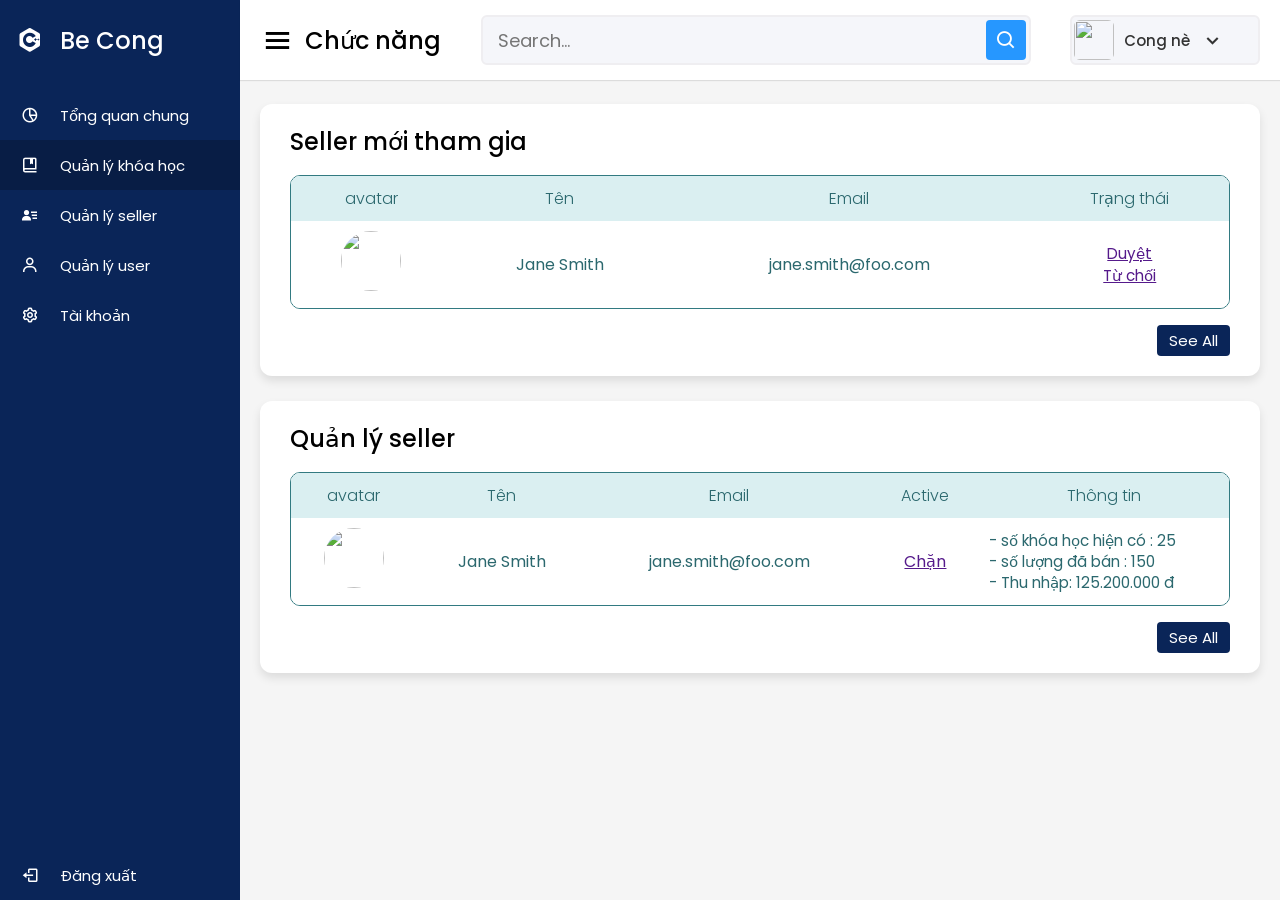
==== Template_fontend/admin and seller/admin/Quản lý user/index.html @ 75569760 "quản lý admin" ====
<!DOCTYPE html>
<html lang="vi" dir="ltr">

<head>
  <meta charset="UTF-8">
  <link rel="stylesheet" href="./style.css">
  <link href='https://unpkg.com/boxicons@2.0.7/css/boxicons.min.css' rel='stylesheet'>
  <link rel="stylesheet" href="./style_manager_course.css">
  <meta name="viewport" content="width=device-width, initial-scale=1.0">
  <title> font admin </title>
</head>

<body>
  <!-- slider chức năng -->
  <div class="sidebar">
    <div class="logo-details">
      <i class='bx bxl-c-plus-plus'></i>
      <span class="logo_name">Be Cong</span>
    </div>
    <ul class="nav-links">
      <li>
        <a href="#">
          <i class='bx bx-pie-chart-alt-2'></i>
          <span class="links_name">Tổng quan chung</span>
        </a>
      </li>
      <li>
        <a href="#" class="active">
          <i class='bx bx-book-bookmark'></i>
          <span class="links_name">Quản lý khóa học</span>
        </a>
      </li>
      <li>
        <a href="#">
          <i class='bx bxs-user-detail'></i>
          <span class="links_name">Quản lý seller</span>
        </a>
      </li>
      <li>
        <a href="#">
          <i class='bx bx-user'></i>
          <span class="links_name">Quản lý user</span>
        </a>
      </li>

      <li>
        <a href="#">
          <i class='bx bx-cog'></i>
          <span class="links_name">Tài khoản</span>
        </a>
      </li>
      <li class="log_out">
        <a href="#">
          <i class='bx bx-log-out'></i>
          <span class="links_name">Đăng xuất</span>
        </a>
      </li>
    </ul>
  </div>
  <!-- slider chức năng -->


  <section class="home-section">

    <!-- header chức năng -->
    <nav>
      <div class="sidebar-button">
        <i class='bx bx-menu sidebarBtn'></i>
        <span class="dashboard">Chức năng</span>
      </div>
      <div class="search-box">
        <input type="text" placeholder="Search...">
        <i class='bx bx-search'></i>
      </div>
      <!-- Tài khoản -->
      <div class="profile-details">
        <img src="images/profile.jpg" alt="">
        <span class="admin_name">Cong nè</span>
        <i class='bx bx-chevron-down'></i>
      </div>
      <!-- Tài khoản -->
    </nav>
    <!-- header chức năng -->

    <!-- Content -->
    <div class="home-content">
      <div class="sales-boxes">
        <div class="recent-sales box" style="width:100%">
          <div class="title">Seller mới tham gia</div>
          <div class="sales-details">
            <div class="table-users">              
              <table cellspacing="0">
                 <tr>
                    <th>avatar</th>
                    <th>Tên</th>
                    <th>Email</th>
                    <th>Trạng thái</th>
                 </tr>
           
                 <tr>
                    <td><img class="img-user-admin" src="https://toigingiuvedep.vn/wp-content/uploads/2022/01/anh-meo-cute.jpg" alt="" /></td>
                    <td>Jane Smith</td>
                    <td>jane.smith@foo.com</td>
                    <td style="text-align:center">
                      <a href="">Duyệt</a>
                      <br>
                      <a href="">Từ chối</a>
                    </td>
                 </tr>
                 
                 
              </table>
           </div>
          </div>
          <div class="button">
            <a href="#">See All</a>
          </div>
        </div>
      </div>

      <div class="sales-boxes" style="margin-top: 25px">
        <div class="recent-sales box" style="width:100%">
          <div class="title">Quản lý seller</div>
          <div class="sales-details">
            <div class="table-users">              
              <table cellspacing="0">
                 <tr>
                    <th>avatar</th>
                    <th>Tên</th>
                    <th>Email</th>
                    <th>Active</th>
                    <th width="250">Thông tin</th>
                 </tr>
           
                 <tr>
                    <td><img class="img-user-admin" src="https://toigingiuvedep.vn/wp-content/uploads/2022/01/anh-meo-cute.jpg" alt="" /></td>
                    <td>Jane Smith</td>
                    <td>jane.smith@foo.com</td>
                    <td>
                      <a href="">
                        Chặn
                      </a>
                    </td>
                    <td> 
                      - số khóa học hiện có : 25 <br>
                      - số lượng đã bán : 150 <br>
                      - Thu nhập: 125.200.000 đ <br>
                    </td>
                 </tr>
                 
              </table>
           </div>
          </div>
          <div class="button">
            <a href="#">See All</a>
          </div>
        </div>
      </div>

      
    </div>
    <!-- Content -->
  </section>

  <script>
    let sidebar = document.querySelector(".sidebar");
    let sidebarBtn = document.querySelector(".sidebarBtn");
    sidebarBtn.onclick = function () {
      sidebar.classList.toggle("active");
      if (sidebar.classList.contains("active")) {
        sidebarBtn.classList.replace("bx-menu", "bx-menu-alt-right");
      } else
        sidebarBtn.classList.replace("bx-menu-alt-right", "bx-menu");
    }
  </script>

</body>

</html>
---- Template_fontend/admin and seller/admin/Quản lý user/style.css ----
/* Googlefont Poppins CDN Link */
@import url('https://fonts.googleapis.com/css2?family=Poppins:wght@200;300;400;500;600;700&display=swap');
*{
  margin: 0;
  padding: 0;
  box-sizing: border-box;
  font-family: 'Poppins', sans-serif;
}
.sidebar{
  position: fixed;
  height: 100%;
  width: 240px;
  background: #0A2558;
  transition: all 0.5s ease;
}
.sidebar.active{
  width: 60px;
}
.sidebar .logo-details{
  height: 80px;
  display: flex;
  align-items: center;
}
.sidebar .logo-details i{
  font-size: 28px;
  font-weight: 500;
  color: #fff;
  min-width: 60px;
  text-align: center
}
.sidebar .logo-details .logo_name{
  color: #fff;
  font-size: 24px;
  font-weight: 500;
}
.sidebar .nav-links{
  margin-top: 10px;
}
.sidebar .nav-links li{
  position: relative;
  list-style: none;
  height: 50px;
}
.sidebar .nav-links li a{
  height: 100%;
  width: 100%;
  display: flex;
  align-items: center;
  text-decoration: none;
  transition: all 0.4s ease;
}
.sidebar .nav-links li a.active{
  background: #081D45;
}
.sidebar .nav-links li a:hover{
  background: #081D45;
}
.sidebar .nav-links li i{
  min-width: 60px;
  text-align: center;
  font-size: 18px;
  color: #fff;
}
.sidebar .nav-links li a .links_name{
  color: #fff;
  font-size: 15px;
  font-weight: 400;
  white-space: nowrap;
}
.sidebar .nav-links .log_out{
  position: absolute;
  bottom: 0;
  width: 100%;
}
.home-section{
  position: relative;
  background: #f5f5f5;
  min-height: 100vh;
  width: calc(100% - 240px);
  left: 240px;
  transition: all 0.5s ease;
}
.sidebar.active ~ .home-section{
  width: calc(100% - 60px);
  left: 60px;
}
.home-section nav{
  display: flex;
  justify-content: space-between;
  height: 80px;
  background: #fff;
  display: flex;
  align-items: center;
  position: fixed;
  width: calc(100% - 240px);
  left: 240px;
  z-index: 100;
  padding: 0 20px;
  box-shadow: 0 1px 1px rgba(0, 0, 0, 0.1);
  transition: all 0.5s ease;
}
.sidebar.active ~ .home-section nav{
  left: 60px;
  width: calc(100% - 60px);
}
.home-section nav .sidebar-button{
  display: flex;
  align-items: center;
  font-size: 24px;
  font-weight: 500;
}
nav .sidebar-button i{
  font-size: 35px;
  margin-right: 10px;
}
.home-section nav .search-box{
  position: relative;
  height: 50px;
  max-width: 550px;
  width: 100%;
  margin: 0 20px;
}
nav .search-box input{
  height: 100%;
  width: 100%;
  outline: none;
  background: #F5F6FA;
  border: 2px solid #EFEEF1;
  border-radius: 6px;
  font-size: 18px;
  padding: 0 15px;
}
nav .search-box .bx-search{
  position: absolute;
  height: 40px;
  width: 40px;
  background: #2697FF;
  right: 5px;
  top: 50%;
  transform: translateY(-50%);
  border-radius: 4px;
  line-height: 40px;
  text-align: center;
  color: #fff;
  font-size: 22px;
  transition: all 0.4 ease;
}
.home-section nav .profile-details{
  display: flex;
  align-items: center;
  background: #F5F6FA;
  border: 2px solid #EFEEF1;
  border-radius: 6px;
  height: 50px;
  min-width: 190px;
  padding: 0 15px 0 2px;
}
nav .profile-details img{
  height: 40px;
  width: 40px;
  border-radius: 6px;
  object-fit: cover;
}
nav .profile-details .admin_name{
  font-size: 15px;
  font-weight: 500;
  color: #333;
  margin: 0 10px;
  white-space: nowrap;
}
nav .profile-details i{
  font-size: 25px;
  color: #333;
}
.home-section .home-content{
  position: relative;
  padding-top: 104px;
}
.home-content .overview-boxes{
  display: flex;
  align-items: center;
  justify-content: space-between;
  flex-wrap: wrap;
  padding: 0 20px;
  margin-bottom: 26px;
}
.overview-boxes .box{
  display: flex;
  align-items: center;
  justify-content: center;
  width: calc(100% / 4 - 15px);
  background: #fff;
  padding: 15px 14px;
  border-radius: 12px;
  box-shadow: 0 5px 10px rgba(0,0,0,0.1);
}
.overview-boxes .box-topic{
  font-size: 20px;
  font-weight: 500;
}
.home-content .box .number{
  display: inline-block;
  font-size: 35px;
  margin-top: -6px;
  font-weight: 500;
}
.home-content .box .indicator{
  display: flex;
  align-items: center;
}
.home-content .box .indicator i{
  height: 20px;
  width: 20px;
  background: #8FDACB;
  line-height: 20px;
  text-align: center;
  border-radius: 50%;
  color: #fff;
  font-size: 20px;
  margin-right: 5px;
}
.box .indicator i.down{
  background: #e87d88;
}
.home-content .box .indicator .text{
  font-size: 12px;
}
.home-content .box .cart{
  display: inline-block;
  font-size: 32px;
  height: 50px;
  width: 50px;
  background: #cce5ff;
  line-height: 50px;
  text-align: center;
  color: #66b0ff;
  border-radius: 12px;
  margin: -15px 0 0 6px;
}
.home-content .box .cart.two{
   color: #2BD47D;
   background: #C0F2D8;
 }
.home-content .box .cart.three{
   color: #ffc233;
   background: #ffe8b3;
 }
.home-content .box .cart.four{
   color: #e05260;
   background: #f7d4d7;
 }
.home-content .total-order{
  font-size: 20px;
  font-weight: 500;
}
.home-content .sales-boxes{
  display: flex;
  justify-content: space-between;
  /* padding: 0 20px; */
}

/* left box */
.home-content .sales-boxes .recent-sales{
  width: 65%;
  background: #fff;
  padding: 20px 30px;
  margin: 0 20px;
  border-radius: 12px;
  box-shadow: 0 5px 10px rgba(0, 0, 0, 0.1);
}
.home-content .sales-boxes .sales-details{
  display: flex;
  align-items: center;
  justify-content: space-between;
}
.sales-boxes .box .title{
  font-size: 24px;
  font-weight: 500;
  /* margin-bottom: 10px; */
}
.sales-boxes .sales-details li.topic{
  font-size: 20px;
  font-weight: 500;
}
.sales-boxes .sales-details li{
  list-style: none;
  margin: 8px 0;
}
.sales-boxes .sales-details li a{
  font-size: 18px;
  color: #333;
  font-size: 400;
  text-decoration: none;
}
.sales-boxes .box .button{
  width: 100%;
  display: flex;
  justify-content: flex-end;
}
.sales-boxes .box .button a{
  color: #fff;
  background: #0A2558;
  padding: 4px 12px;
  font-size: 15px;
  font-weight: 400;
  border-radius: 4px;
  text-decoration: none;
  transition: all 0.3s ease;
}
.sales-boxes .box .button a:hover{
  background:  #0d3073;
}

/* Right box */
.home-content .sales-boxes .top-sales{
  width: 35%;
  background: #fff;
  padding: 20px 30px;
  margin: 0 20px 0 0;
  border-radius: 12px;
  box-shadow: 0 5px 10px rgba(0, 0, 0, 0.1);
}
.sales-boxes .top-sales li{
  display: flex;
  align-items: center;
  justify-content: space-between;
  margin: 10px 0;
}
.sales-boxes .top-sales li a img{
  height: 40px;
  width: 40px;
  object-fit: cover;
  border-radius: 12px;
  margin-right: 10px;
  background: #333;
}
.sales-boxes .top-sales li a{
  display: flex;
  align-items: center;
  text-decoration: none;
}
.sales-boxes .top-sales li .product,
.price{
  font-size: 17px;
  font-weight: 400;
  color: #333;
}
/* Responsive Media Query */
@media (max-width: 1240px) {
  .sidebar{
    width: 60px;
  }
  .sidebar.active{
    width: 220px;
  }
  .home-section{
    width: calc(100% - 60px);
    left: 60px;
  }
  .sidebar.active ~ .home-section{
    /* width: calc(100% - 220px); */
    overflow: hidden;
    left: 220px;
  }
  .home-section nav{
    width: calc(100% - 60px);
    left: 60px;
  }
  .sidebar.active ~ .home-section nav{
    width: calc(100% - 220px);
    left: 220px;
  }
}
@media (max-width: 1150px) {
  .home-content .sales-boxes{
    flex-direction: column;
  }
  .home-content .sales-boxes .box{
    width: 100%;
    overflow-x: scroll;
    margin-bottom: 30px;
  }
  .home-content .sales-boxes .top-sales{
    margin: 0;
  }
}
@media (max-width: 1000px) {
  .overview-boxes .box{
    width: calc(100% / 2 - 15px);
    margin-bottom: 15px;
  }
}
@media (max-width: 700px) {
  nav .sidebar-button .dashboard,
  nav .profile-details .admin_name,
  nav .profile-details i{
    display: none;
  }
  .home-section nav .profile-details{
    height: 50px;
    min-width: 40px;
  }
  .home-content .sales-boxes .sales-details{
    width: 560px;
  }
}
@media (max-width: 550px) {
  .overview-boxes .box{
    width: 100%;
    margin-bottom: 15px;
  }
  .sidebar.active ~ .home-section nav .profile-details{
    display: none;
  }
}
---- Template_fontend/admin and seller/admin/Quản lý user/style_manager_course.css ----
.img-user-admin {
    border-radius: 50%;
    height: 60px;
    width: 60px;
  }
  
  .table-users {
    border: 1px solid #327a81;
    border-radius: 10px;
    margin: 1em auto;
    overflow: hidden;
    width: 100%;
  }
  
  table {
    width: 100%;
  }
  table td,
  table th {
    color: #2b686e;
    padding: 10px;
  }
  table td {
    text-align: center;
    vertical-align: middle;
  }
  table td:last-child {
    font-size: 0.95em;
    line-height: 1.4;
    text-align: left;
  }
  table th {
    background-color: #daeff1;
    font-weight: 300;
  }
  table tr:nth-child(2n) {
    background-color: white;
  }
  table tr:nth-child(2n+1) {
    background-color: #edf7f8;
  }
  
  @media screen and (max-width: 700px) {
    table,
  tr,
  td {
      display: block;
    }
  
    td:first-child {
      position: absolute;
      top: 50%;
      transform: translateY(-50%);
      width: 100px;
    }
    td:not(:first-child) {
      clear: both;
      margin-left: 100px;
      padding: 4px 20px 4px 90px;
      position: relative;
      text-align: left;
    }
    td:not(:first-child):before {
      color: #91ced4;
      content: "";
      display: block;
      left: 0;
      position: absolute;
    }
    td:nth-child(2):before {
      content: "Tên:";
    }
    td:nth-child(3):before {
      content: "Email:";
    }
    td:nth-child(4):before {
      content: "Hành động:";
    }
    td:nth-child(5):before {
      content: "Thông tin:";
    }
  
    tr {
      padding: 10px 0;
      position: relative;
    }
    tr:first-child {
      display: none;
    }
  }
  @media screen and (max-width: 500px) {
    .header {
      background-color: transparent;
      color: white;
      font-size: 2em;
      font-weight: 700;
      padding: 0;
      text-shadow: 2px 2px 0 rgba(0, 0, 0, 0.1);
    }
  
    img {
      border: 3px solid;
      border-color: #daeff1;
      height: 100px;
      margin: 0.5rem 0;
      width: 100px;
    }
  
    td:first-child {
      background-color: #c8e7ea;
      border-bottom: 1px solid #91ced4;
      border-radius: 10px 10px 0 0;
      position: relative;
      top: 0;
      transform: translateY(0);
      width: 100%;
    }
    td:not(:first-child) {
      margin: 0;
      padding: 5px 1em;
      width: 100%;
    }
    td:not(:first-child):before {
      font-size: 0.8em;
      padding-top: 0.3em;
      position: relative;
    }
    td:last-child {
      padding-bottom: 1rem !important;
    }
  
    tr {
      background-color: white !important;
      border: 1px solid #6cbec6;
      border-radius: 10px;
      box-shadow: 2px 2px 0 rgba(0, 0, 0, 0.1);
      margin: 0.5rem 0;
      padding: 0;
    }
  
    .table-users {
      border: none;
      box-shadow: none;
      overflow: visible;
    }
  }
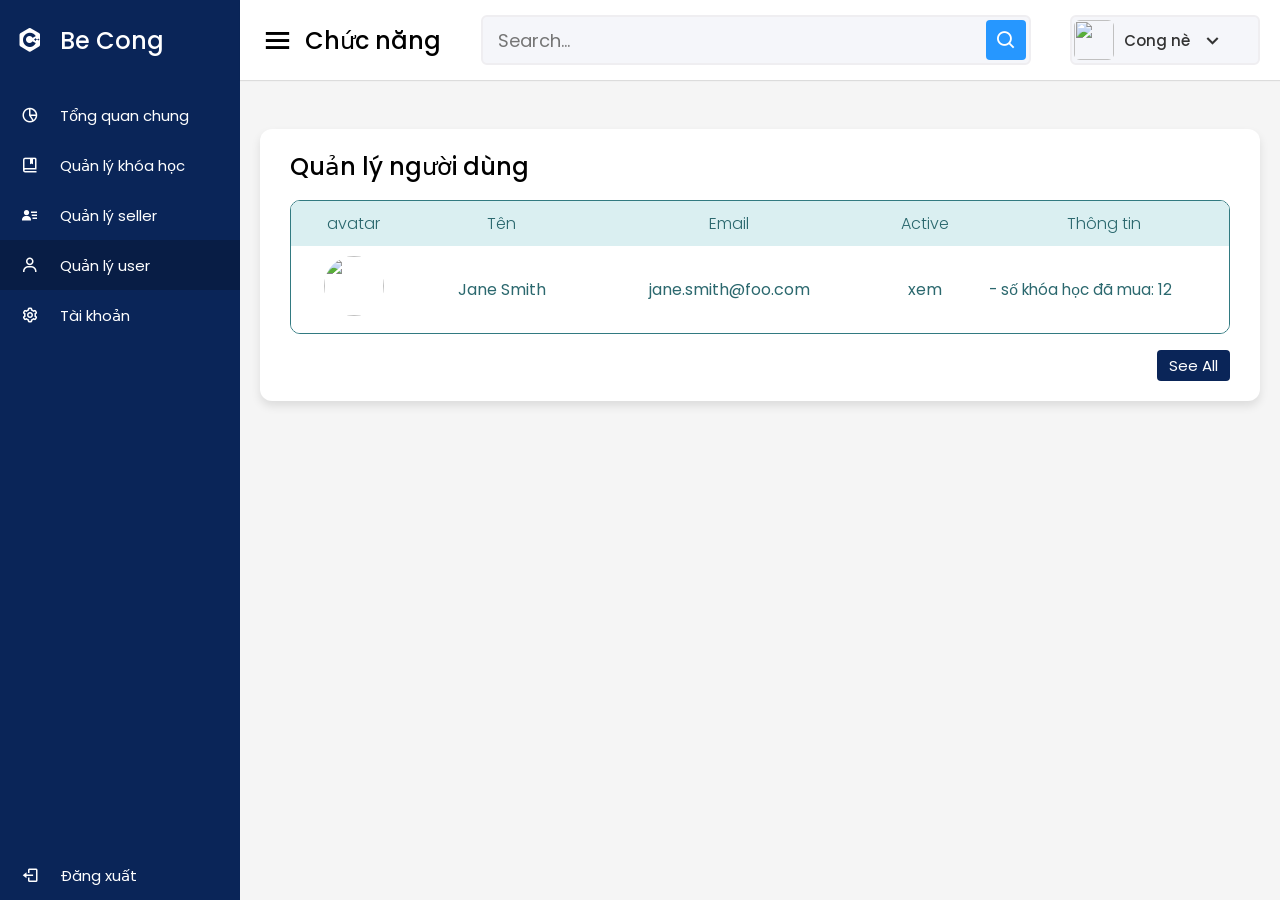
==== commit c9ad47e6: "my account" ====
--- a/Template_fontend/admin and seller/admin/Quản lý user/index.html
+++ b/Template_fontend/admin and seller/admin/Quản lý user/index.html
@@ -25,7 +25,7 @@
         </a>
       </li>
       <li>
-        <a href="#" class="active">
+        <a href="#">
           <i class='bx bx-book-bookmark'></i>
           <span class="links_name">Quản lý khóa học</span>
         </a>
@@ -37,7 +37,7 @@
         </a>
       </li>
       <li>
-        <a href="#">
+        <a href="#" class="active">
           <i class='bx bx-user'></i>
           <span class="links_name">Quản lý user</span>
         </a>
@@ -84,43 +84,9 @@
 
     <!-- Content -->
     <div class="home-content">
-      <div class="sales-boxes">
-        <div class="recent-sales box" style="width:100%">
-          <div class="title">Seller mới tham gia</div>
-          <div class="sales-details">
-            <div class="table-users">              
-              <table cellspacing="0">
-                 <tr>
-                    <th>avatar</th>
-                    <th>Tên</th>
-                    <th>Email</th>
-                    <th>Trạng thái</th>
-                 </tr>
-           
-                 <tr>
-                    <td><img class="img-user-admin" src="https://toigingiuvedep.vn/wp-content/uploads/2022/01/anh-meo-cute.jpg" alt="" /></td>
-                    <td>Jane Smith</td>
-                    <td>jane.smith@foo.com</td>
-                    <td style="text-align:center">
-                      <a href="">Duyệt</a>
-                      <br>
-                      <a href="">Từ chối</a>
-                    </td>
-                 </tr>
-                 
-                 
-              </table>
-           </div>
-          </div>
-          <div class="button">
-            <a href="#">See All</a>
-          </div>
-        </div>
-      </div>
-
       <div class="sales-boxes" style="margin-top: 25px">
         <div class="recent-sales box" style="width:100%">
-          <div class="title">Quản lý seller</div>
+          <div class="title">Quản lý người dùng</div>
           <div class="sales-details">
             <div class="table-users">              
               <table cellspacing="0">
@@ -137,14 +103,12 @@
                     <td>Jane Smith</td>
                     <td>jane.smith@foo.com</td>
                     <td>
-                      <a href="">
-                        Chặn
+                      <a>
+                        xem
                       </a>
                     </td>
                     <td> 
-                      - số khóa học hiện có : 25 <br>
-                      - số lượng đã bán : 150 <br>
-                      - Thu nhập: 125.200.000 đ <br>
+                      - số khóa học đã mua: 12 <br>
                     </td>
                  </tr>
                  
@@ -173,7 +137,6 @@
         sidebarBtn.classList.replace("bx-menu-alt-right", "bx-menu");
     }
   </script>
-
 </body>
 
 </html>
